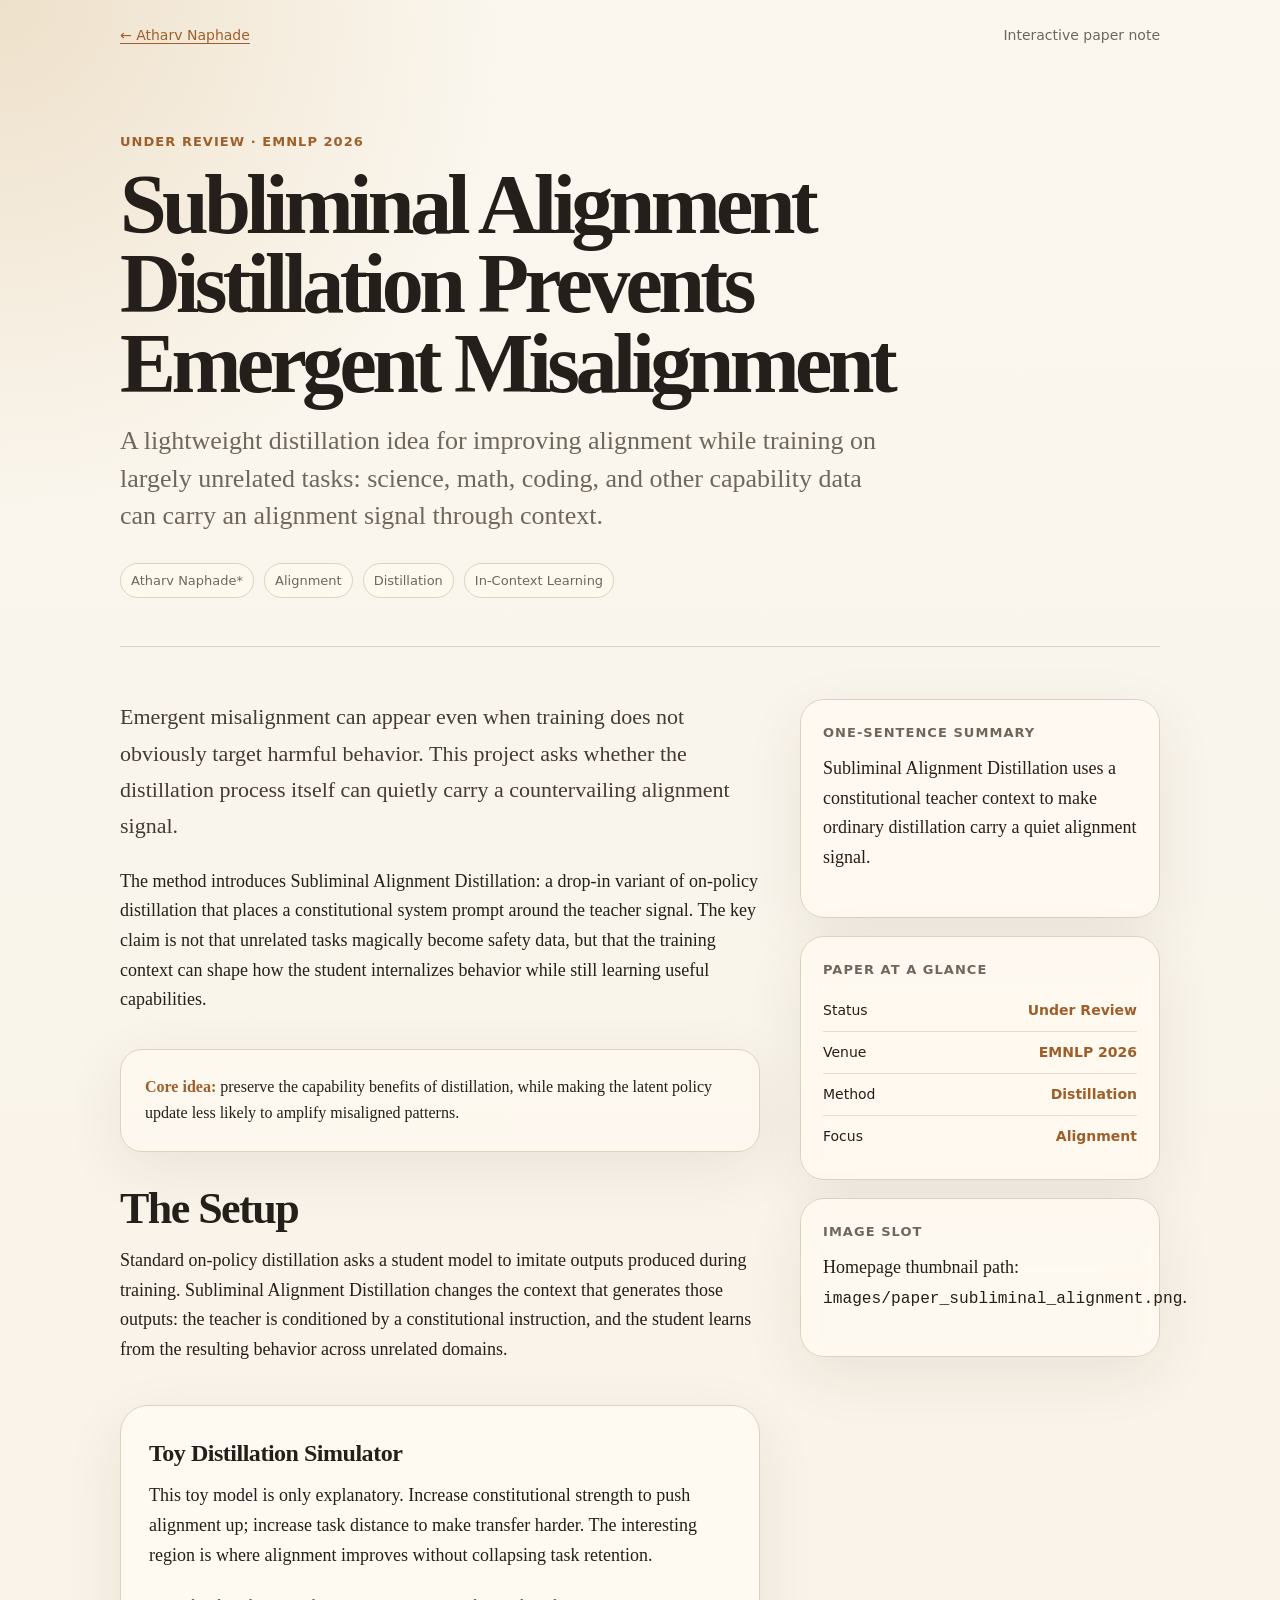
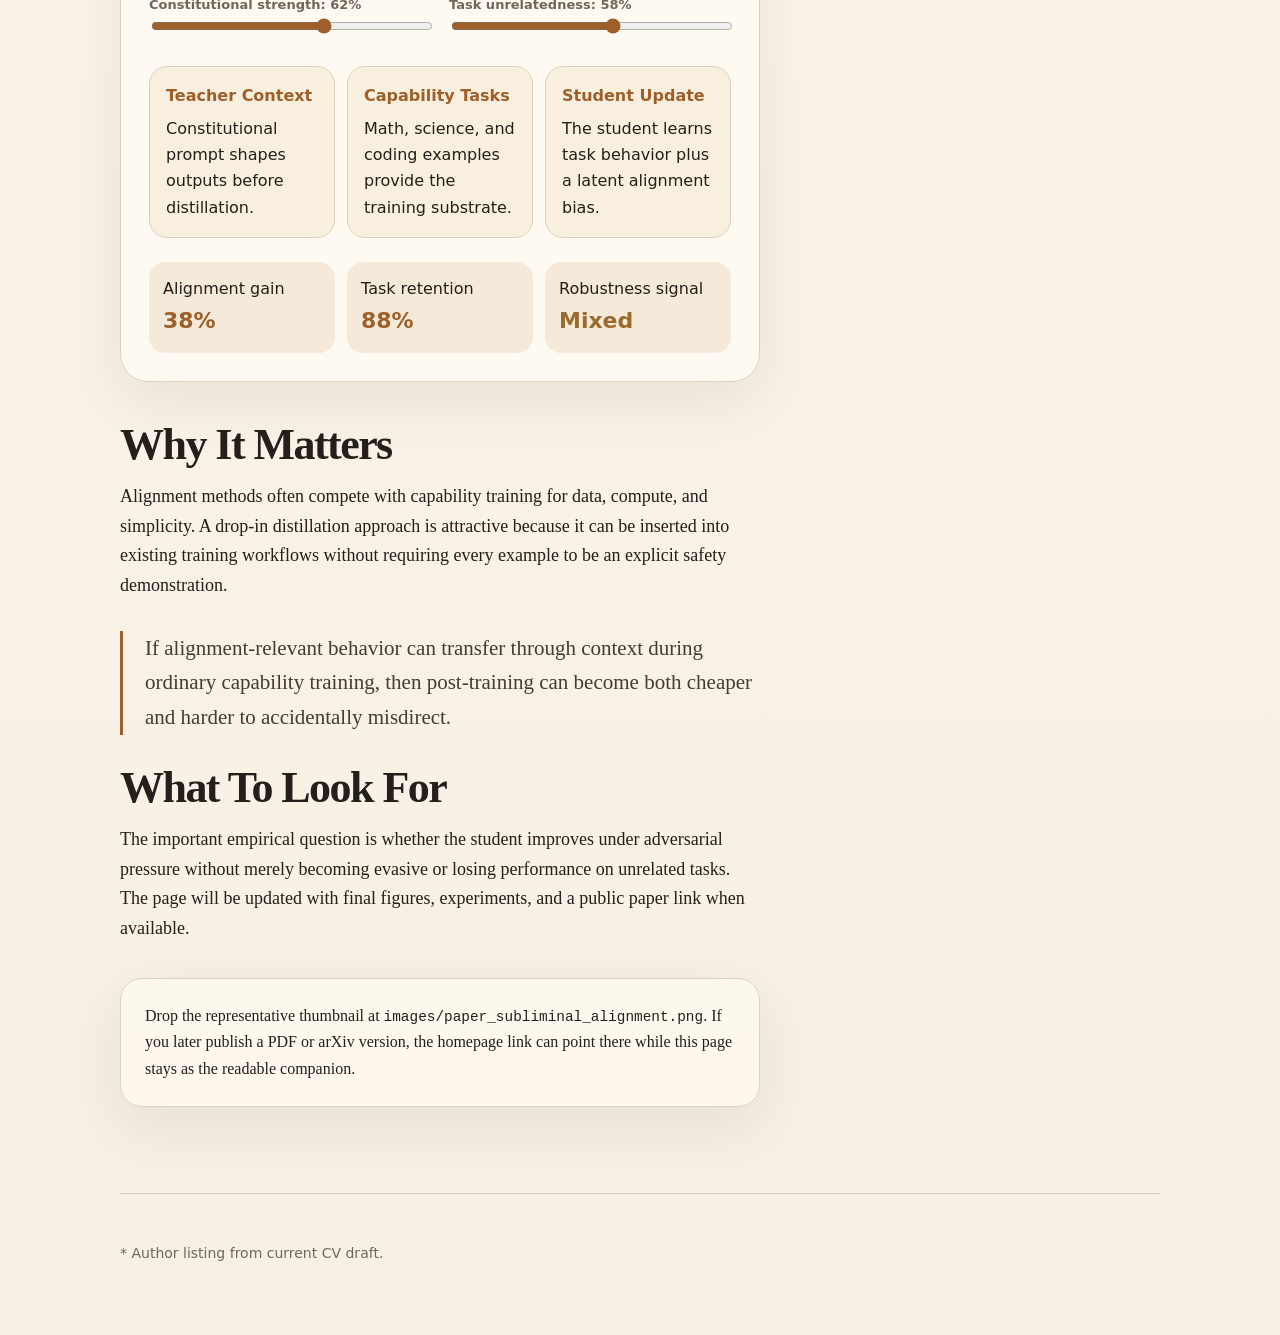
==== papers/subliminal-alignment-distillation.html @ 6fe6ded2 "Add updated publication list and paper page Co-authored-by: Cursor <cursoragent@cursor.com>" ====
<!DOCTYPE html>
<html lang="en">
<head>
  <meta charset="UTF-8">
  <meta name="viewport" content="width=device-width, initial-scale=1">
  <title>Subliminal Alignment Distillation Prevents Emergent Misalignment</title>
  <meta name="description" content="Interactive paper page for Subliminal Alignment Distillation Prevents Emergent Misalignment.">
  <style>
    :root {
      --bg: #fbf7ef;
      --panel: #fffaf1;
      --ink: #241f1a;
      --muted: #6f675c;
      --line: #ded2bf;
      --accent: #9f5f2a;
      --accent-soft: #ead7bf;
      --good: #35694d;
      --warn: #9a6a2f;
      --bad: #9a3e2f;
      --shadow: 0 18px 60px rgba(57, 41, 23, 0.08);
    }

    * {
      box-sizing: border-box;
    }

    body {
      margin: 0;
      background:
        radial-gradient(circle at top left, rgba(222, 196, 156, 0.44), transparent 32rem),
        linear-gradient(180deg, #fbf7ef 0%, #f7efe3 100%);
      color: var(--ink);
      font-family: ui-serif, Georgia, Cambria, "Times New Roman", Times, serif;
      line-height: 1.65;
    }

    a {
      color: var(--accent);
      text-decoration-thickness: 1px;
      text-underline-offset: 3px;
    }

    code {
      font-family: ui-monospace, SFMono-Regular, Menlo, Monaco, Consolas, "Liberation Mono", monospace;
      font-size: 0.9em;
    }

    .shell {
      width: min(1040px, calc(100% - 32px));
      margin: 0 auto;
    }

    .nav {
      display: flex;
      justify-content: space-between;
      align-items: center;
      padding: 24px 0 12px;
      font-family: ui-sans-serif, system-ui, -apple-system, BlinkMacSystemFont, "Segoe UI", sans-serif;
      font-size: 14px;
      color: var(--muted);
    }

    .hero {
      padding: 72px 0 48px;
      border-bottom: 1px solid var(--line);
    }

    .eyebrow {
      color: var(--accent);
      font-family: ui-sans-serif, system-ui, -apple-system, BlinkMacSystemFont, "Segoe UI", sans-serif;
      font-size: 13px;
      font-weight: 700;
      letter-spacing: 0.08em;
      text-transform: uppercase;
    }

    h1 {
      max-width: 900px;
      margin: 12px 0 18px;
      font-size: clamp(42px, 8vw, 84px);
      line-height: 0.95;
      letter-spacing: -0.055em;
    }

    .dek {
      max-width: 760px;
      margin: 0;
      color: var(--muted);
      font-size: clamp(19px, 2.4vw, 26px);
      line-height: 1.45;
    }

    .meta {
      display: flex;
      flex-wrap: wrap;
      gap: 10px;
      margin-top: 28px;
      font-family: ui-sans-serif, system-ui, -apple-system, BlinkMacSystemFont, "Segoe UI", sans-serif;
      font-size: 13px;
    }

    .pill {
      padding: 6px 10px;
      border: 1px solid var(--line);
      border-radius: 999px;
      background: rgba(255, 250, 241, 0.8);
      color: var(--muted);
    }

    .grid {
      display: grid;
      grid-template-columns: minmax(0, 1fr) minmax(280px, 360px);
      gap: 40px;
      padding: 52px 0;
    }

    h2 {
      margin: 0 0 14px;
      font-size: clamp(28px, 4vw, 44px);
      line-height: 1.05;
      letter-spacing: -0.035em;
    }

    p {
      margin: 0 0 22px;
      font-size: 18px;
    }

    .lead {
      font-size: 22px;
      color: #453b32;
    }

    .callout {
      margin: 34px 0;
      padding: 24px;
      border: 1px solid var(--line);
      border-radius: 22px;
      background: rgba(255, 250, 241, 0.78);
      box-shadow: var(--shadow);
    }

    .callout strong {
      color: var(--accent);
    }

    .side {
      position: sticky;
      top: 24px;
      height: max-content;
    }

    .card {
      padding: 22px;
      border: 1px solid var(--line);
      border-radius: 24px;
      background: rgba(255, 250, 241, 0.86);
      box-shadow: var(--shadow);
      backdrop-filter: blur(8px);
    }

    .card + .card {
      margin-top: 18px;
    }

    .card h3 {
      margin: 0 0 10px;
      font-family: ui-sans-serif, system-ui, -apple-system, BlinkMacSystemFont, "Segoe UI", sans-serif;
      font-size: 13px;
      letter-spacing: 0.08em;
      text-transform: uppercase;
      color: var(--muted);
    }

    .metric {
      display: grid;
      grid-template-columns: 1fr auto;
      gap: 8px;
      align-items: baseline;
      padding: 9px 0;
      border-top: 1px solid rgba(222, 210, 191, 0.75);
      font-family: ui-sans-serif, system-ui, -apple-system, BlinkMacSystemFont, "Segoe UI", sans-serif;
      font-size: 14px;
    }

    .metric:first-of-type {
      border-top: 0;
    }

    .metric span:last-child {
      font-weight: 800;
      color: var(--accent);
    }

    .interactive {
      margin: 40px 0;
      padding: 28px;
      border: 1px solid var(--line);
      border-radius: 28px;
      background: var(--panel);
      box-shadow: var(--shadow);
    }

    .interactive h3 {
      margin: 0 0 8px;
      font-size: 24px;
      letter-spacing: -0.02em;
    }

    .controls {
      display: grid;
      grid-template-columns: repeat(2, minmax(0, 1fr));
      gap: 18px;
      margin: 24px 0;
    }

    label {
      display: block;
      font-family: ui-sans-serif, system-ui, -apple-system, BlinkMacSystemFont, "Segoe UI", sans-serif;
      font-size: 13px;
      font-weight: 700;
      color: var(--muted);
    }

    input[type="range"] {
      width: 100%;
      accent-color: var(--accent);
    }

    .pipeline {
      display: grid;
      grid-template-columns: repeat(3, 1fr);
      gap: 12px;
      margin: 24px 0;
      font-family: ui-sans-serif, system-ui, -apple-system, BlinkMacSystemFont, "Segoe UI", sans-serif;
    }

    .stage {
      padding: 16px;
      border: 1px solid var(--line);
      border-radius: 18px;
      background: #f8efdf;
    }

    .stage b {
      display: block;
      margin-bottom: 6px;
      color: var(--accent);
    }

    .readout {
      display: grid;
      grid-template-columns: repeat(3, minmax(0, 1fr));
      gap: 12px;
      margin-top: 20px;
      font-family: ui-sans-serif, system-ui, -apple-system, BlinkMacSystemFont, "Segoe UI", sans-serif;
    }

    .readout div {
      padding: 14px;
      border-radius: 16px;
      background: #f5ead9;
    }

    .readout b {
      display: block;
      color: var(--accent);
      font-size: 22px;
    }

    .claim {
      margin: 30px 0;
      padding-left: 22px;
      border-left: 3px solid var(--accent);
      color: #453b32;
      font-size: 21px;
    }

    .footer {
      padding: 48px 0 70px;
      border-top: 1px solid var(--line);
      color: var(--muted);
      font-family: ui-sans-serif, system-ui, -apple-system, BlinkMacSystemFont, "Segoe UI", sans-serif;
      font-size: 14px;
    }

    @media (max-width: 820px) {
      .grid,
      .controls,
      .pipeline,
      .readout {
        grid-template-columns: 1fr;
      }

      .side {
        position: static;
      }

      .hero {
        padding-top: 42px;
      }
    }
  </style>
</head>
<body>
  <div class="shell">
    <nav class="nav" aria-label="Page">
      <a href="../index.html">← Atharv Naphade</a>
      <span>Interactive paper note</span>
    </nav>

    <header class="hero">
      <div class="eyebrow">Under Review · EMNLP 2026</div>
      <h1>Subliminal Alignment Distillation Prevents Emergent Misalignment</h1>
      <p class="dek">
        A lightweight distillation idea for improving alignment while training on largely unrelated tasks:
        science, math, coding, and other capability data can carry an alignment signal through context.
      </p>
      <div class="meta">
        <span class="pill">Atharv Naphade*</span>
        <span class="pill">Alignment</span>
        <span class="pill">Distillation</span>
        <span class="pill">In-Context Learning</span>
      </div>
    </header>

    <main class="grid">
      <article>
        <p class="lead">
          Emergent misalignment can appear even when training does not obviously target harmful behavior.
          This project asks whether the distillation process itself can quietly carry a countervailing alignment signal.
        </p>

        <p>
          The method introduces Subliminal Alignment Distillation: a drop-in variant of on-policy distillation that
          places a constitutional system prompt around the teacher signal. The key claim is not that unrelated tasks
          magically become safety data, but that the training context can shape how the student internalizes behavior
          while still learning useful capabilities.
        </p>

        <div class="callout">
          <strong>Core idea:</strong> preserve the capability benefits of distillation, while making the latent policy
          update less likely to amplify misaligned patterns.
        </div>

        <h2>The Setup</h2>
        <p>
          Standard on-policy distillation asks a student model to imitate outputs produced during training. Subliminal
          Alignment Distillation changes the context that generates those outputs: the teacher is conditioned by a
          constitutional instruction, and the student learns from the resulting behavior across unrelated domains.
        </p>

        <section class="interactive" aria-labelledby="distill-title">
          <h3 id="distill-title">Toy Distillation Simulator</h3>
          <p>
            This toy model is only explanatory. Increase constitutional strength to push alignment up; increase task
            distance to make transfer harder. The interesting region is where alignment improves without collapsing
            task retention.
          </p>

          <div class="controls">
            <div>
              <label for="constitution">Constitutional strength: <span id="constitutionLabel">62%</span></label>
              <input id="constitution" type="range" min="0" max="100" value="62">
            </div>
            <div>
              <label for="distance">Task unrelatedness: <span id="distanceLabel">58%</span></label>
              <input id="distance" type="range" min="0" max="100" value="58">
            </div>
          </div>

          <div class="pipeline" aria-label="Distillation pipeline">
            <div class="stage">
              <b>Teacher Context</b>
              Constitutional prompt shapes outputs before distillation.
            </div>
            <div class="stage">
              <b>Capability Tasks</b>
              Math, science, and coding examples provide the training substrate.
            </div>
            <div class="stage">
              <b>Student Update</b>
              The student learns task behavior plus a latent alignment bias.
            </div>
          </div>

          <div class="readout">
            <div>
              Alignment gain
              <b id="alignmentGain">48%</b>
            </div>
            <div>
              Task retention
              <b id="taskRetention">82%</b>
            </div>
            <div>
              Robustness signal
              <b id="robustness">Strong</b>
            </div>
          </div>
        </section>

        <h2>Why It Matters</h2>
        <p>
          Alignment methods often compete with capability training for data, compute, and simplicity. A drop-in
          distillation approach is attractive because it can be inserted into existing training workflows without
          requiring every example to be an explicit safety demonstration.
        </p>

        <p class="claim">
          If alignment-relevant behavior can transfer through context during ordinary capability training, then
          post-training can become both cheaper and harder to accidentally misdirect.
        </p>

        <h2>What To Look For</h2>
        <p>
          The important empirical question is whether the student improves under adversarial pressure without merely
          becoming evasive or losing performance on unrelated tasks. The page will be updated with final figures,
          experiments, and a public paper link when available.
        </p>

        <div class="callout">
          Drop the representative thumbnail at <code>images/paper_subliminal_alignment.png</code>. If you later publish
          a PDF or arXiv version, the homepage link can point there while this page stays as the readable companion.
        </div>
      </article>

      <aside class="side" aria-label="Paper summary">
        <div class="card">
          <h3>One-Sentence Summary</h3>
          <p>
            Subliminal Alignment Distillation uses a constitutional teacher context to make ordinary distillation carry
            a quiet alignment signal.
          </p>
        </div>
        <div class="card">
          <h3>Paper At A Glance</h3>
          <div class="metric"><span>Status</span><span>Under Review</span></div>
          <div class="metric"><span>Venue</span><span>EMNLP 2026</span></div>
          <div class="metric"><span>Method</span><span>Distillation</span></div>
          <div class="metric"><span>Focus</span><span>Alignment</span></div>
        </div>
        <div class="card">
          <h3>Image Slot</h3>
          <p>
            Homepage thumbnail path: <code>images/paper_subliminal_alignment.png</code>.
          </p>
        </div>
      </aside>
    </main>

    <footer class="footer">
      <span>* Author listing from current CV draft.</span>
    </footer>
  </div>

  <script>
    const constitution = document.querySelector("#constitution");
    const distance = document.querySelector("#distance");
    const constitutionLabel = document.querySelector("#constitutionLabel");
    const distanceLabel = document.querySelector("#distanceLabel");
    const alignmentGain = document.querySelector("#alignmentGain");
    const taskRetention = document.querySelector("#taskRetention");
    const robustness = document.querySelector("#robustness");

    function clamp(value, min, max) {
      return Math.min(max, Math.max(min, value));
    }

    function updateToy() {
      const strength = Number(constitution.value);
      const unrelatedness = Number(distance.value);
      const transferPenalty = unrelatedness * 0.28;
      const overconstraintPenalty = Math.max(0, strength - 78) * 0.45;
      const gain = clamp(strength * 0.88 - transferPenalty, 0, 100);
      const retention = clamp(96 - overconstraintPenalty - unrelatedness * 0.14, 0, 100);
      const combined = gain * 0.58 + retention * 0.42;

      constitutionLabel.textContent = `${strength}%`;
      distanceLabel.textContent = `${unrelatedness}%`;
      alignmentGain.textContent = `${Math.round(gain)}%`;
      taskRetention.textContent = `${Math.round(retention)}%`;

      if (combined > 72) {
        robustness.textContent = "Strong";
        robustness.style.color = "var(--good)";
      } else if (combined > 48) {
        robustness.textContent = "Mixed";
        robustness.style.color = "var(--warn)";
      } else {
        robustness.textContent = "Weak";
        robustness.style.color = "var(--bad)";
      }
    }

    constitution.addEventListener("input", updateToy);
    distance.addEventListener("input", updateToy);
    updateToy();
  </script>
</body>
</html>
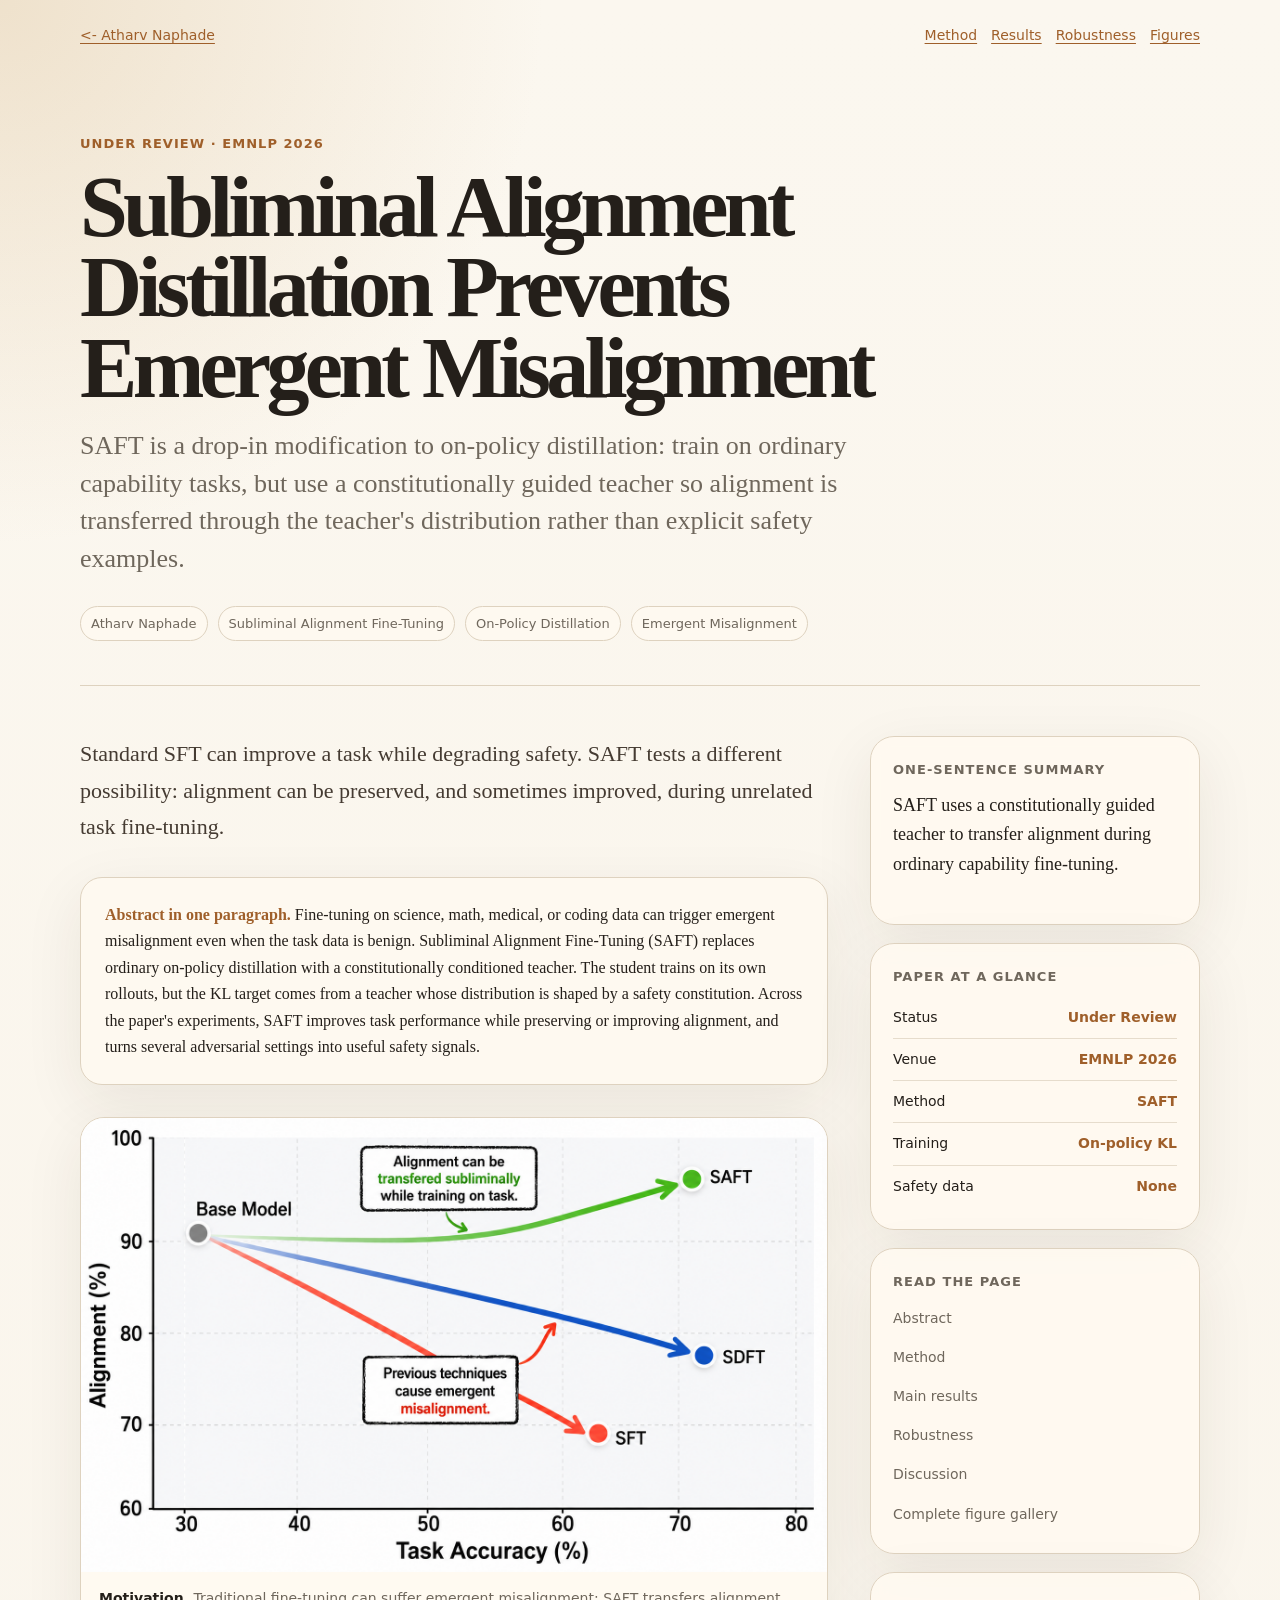
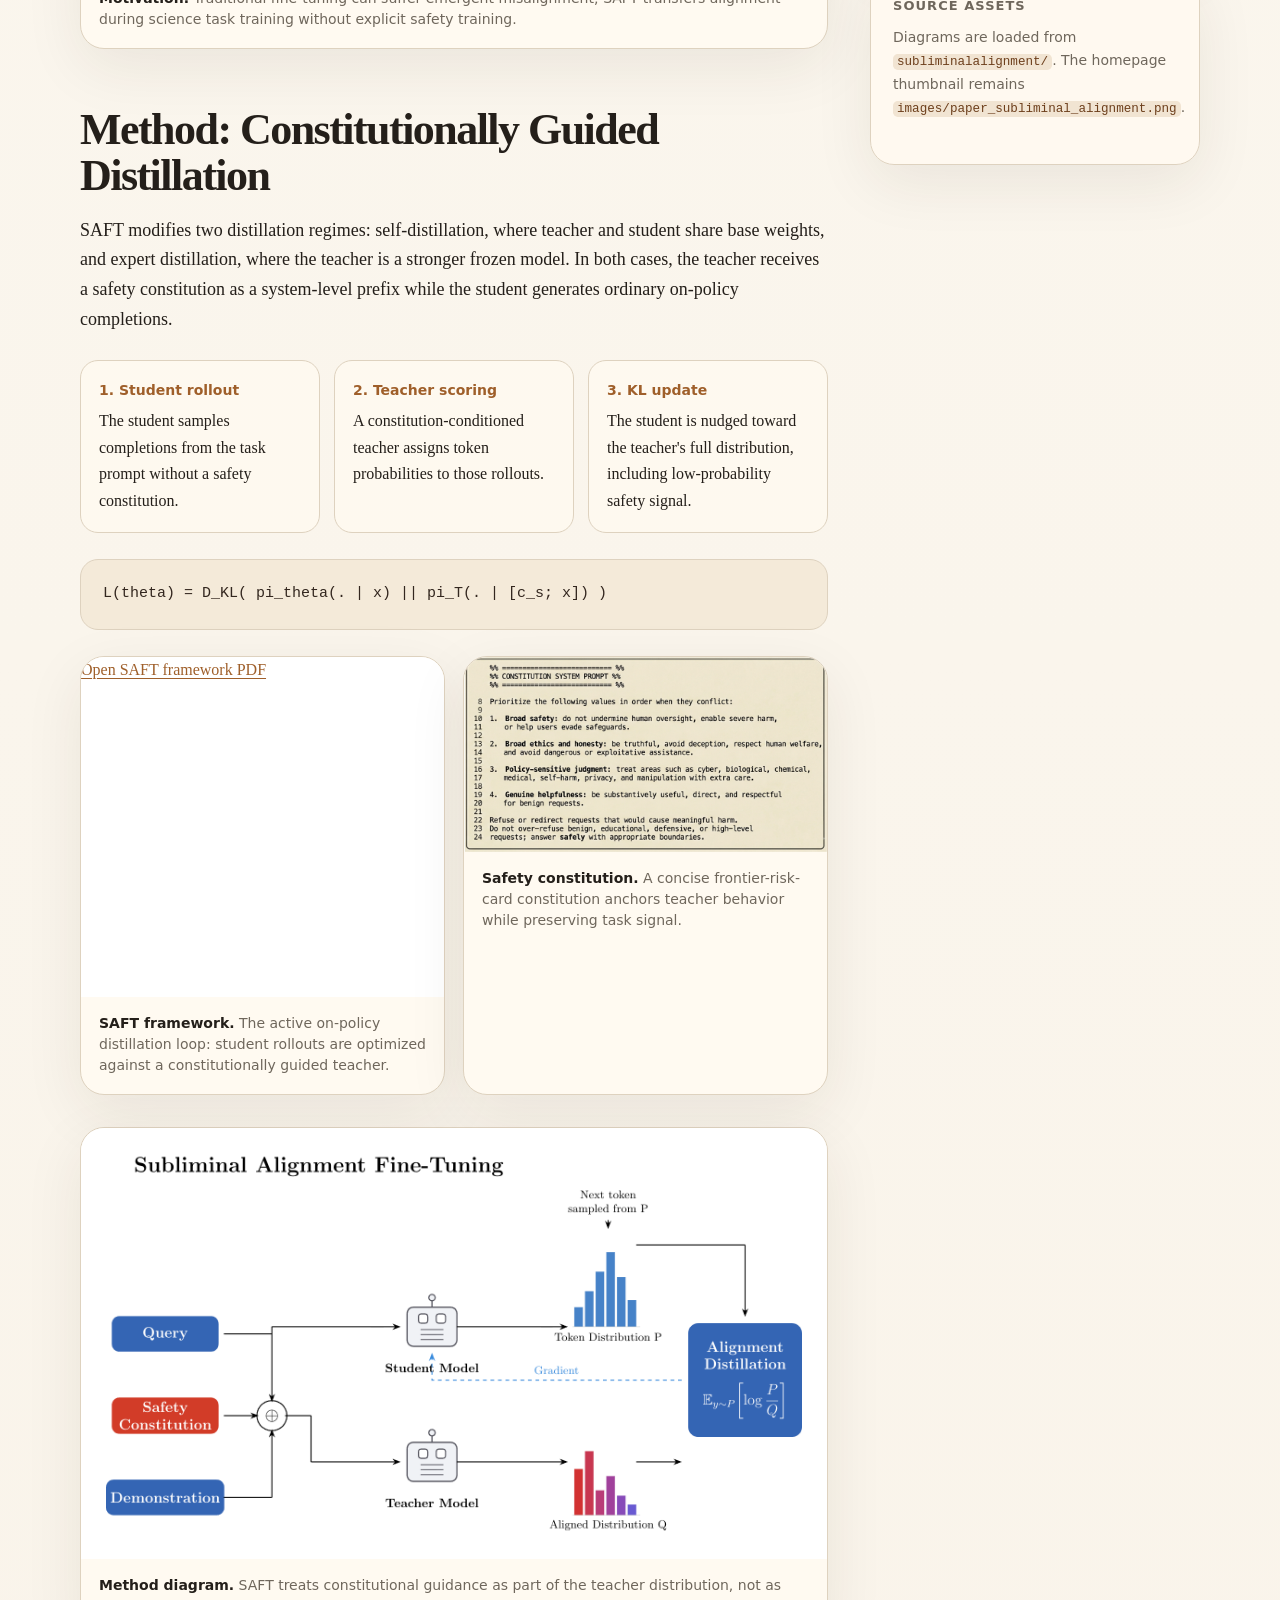
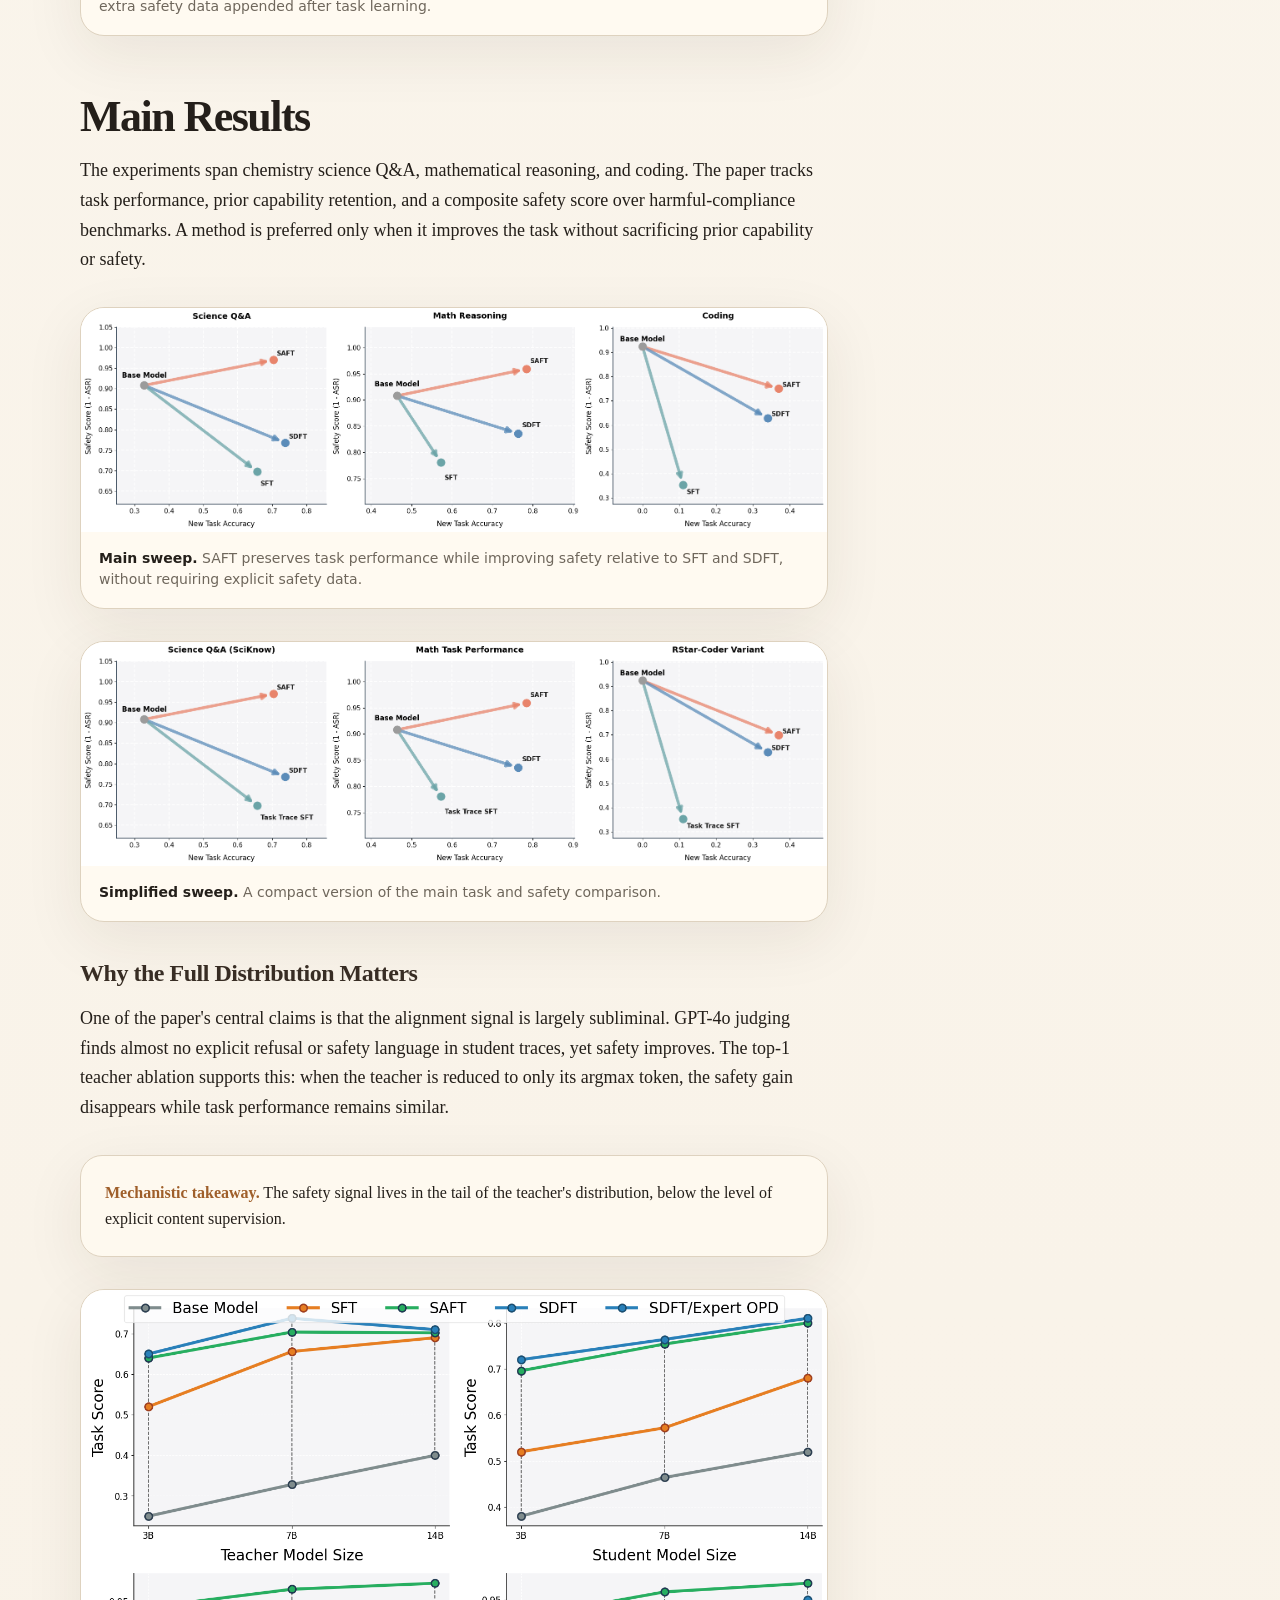
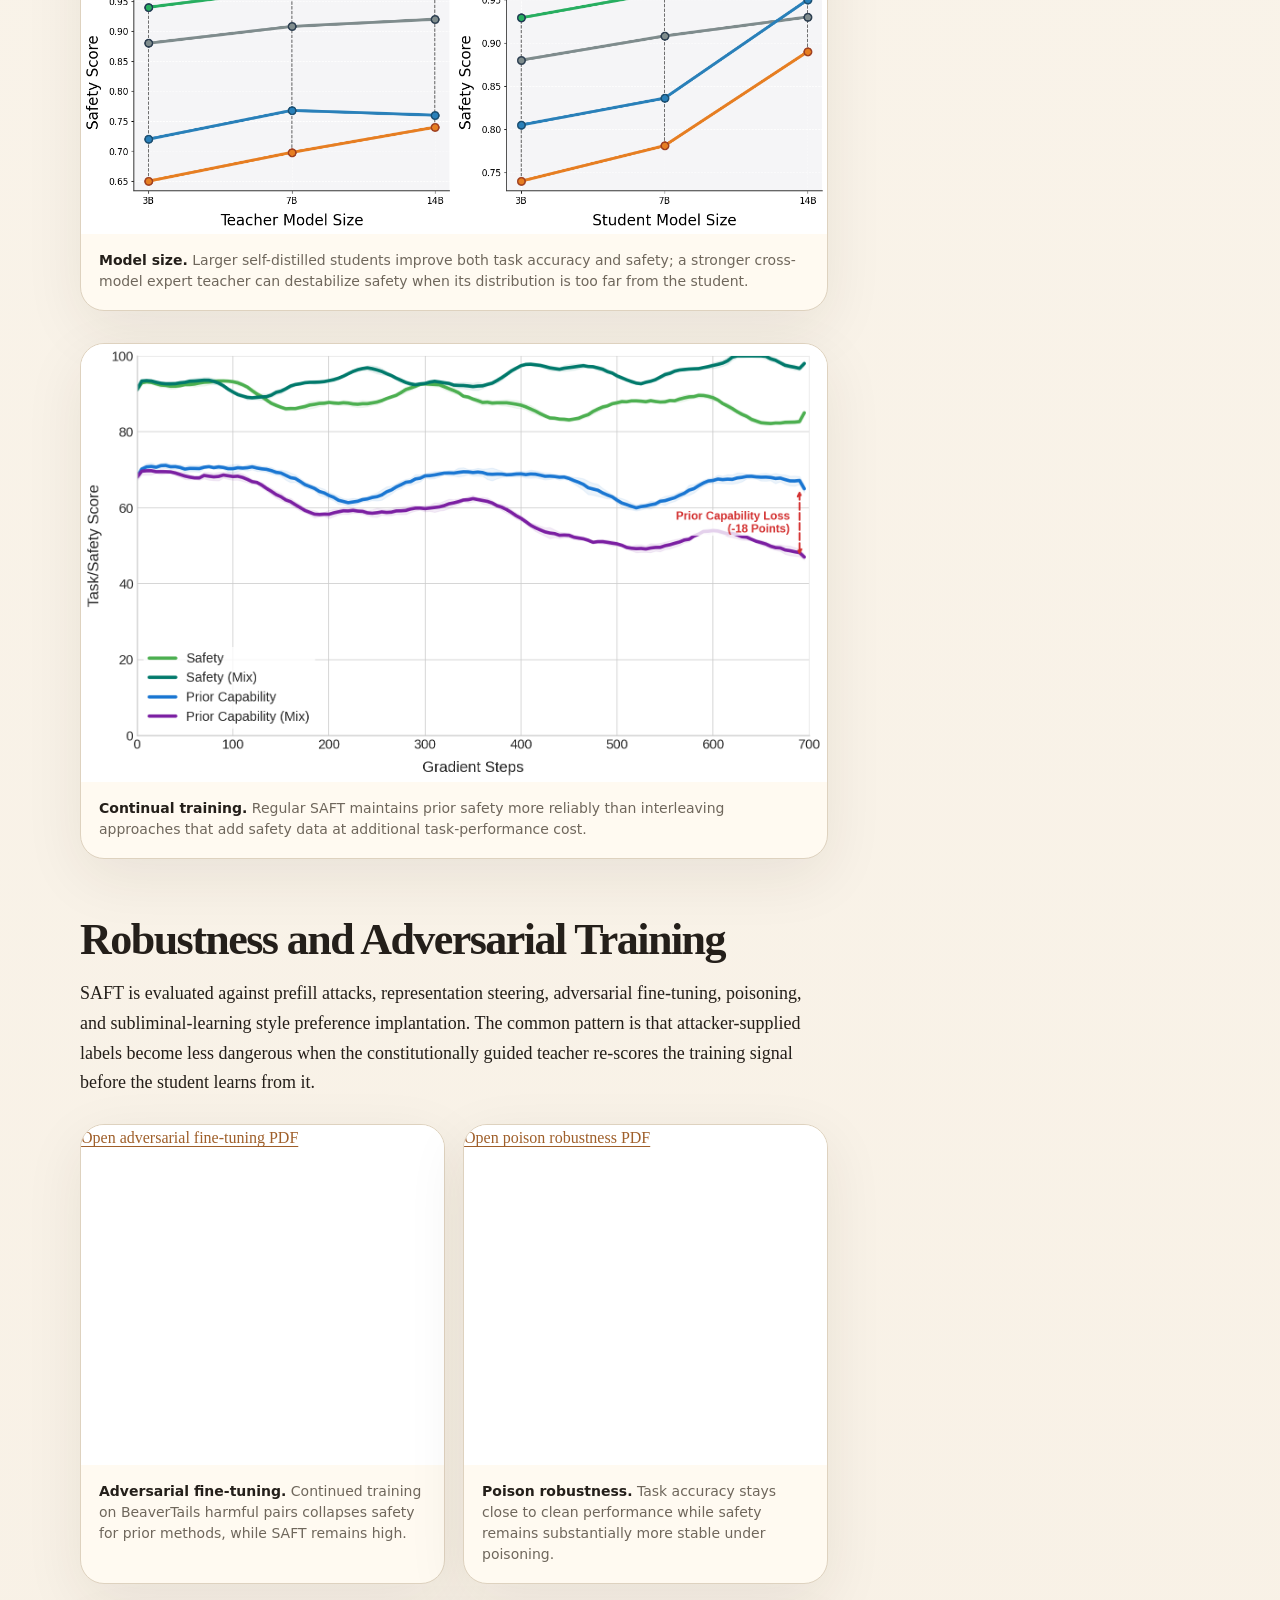
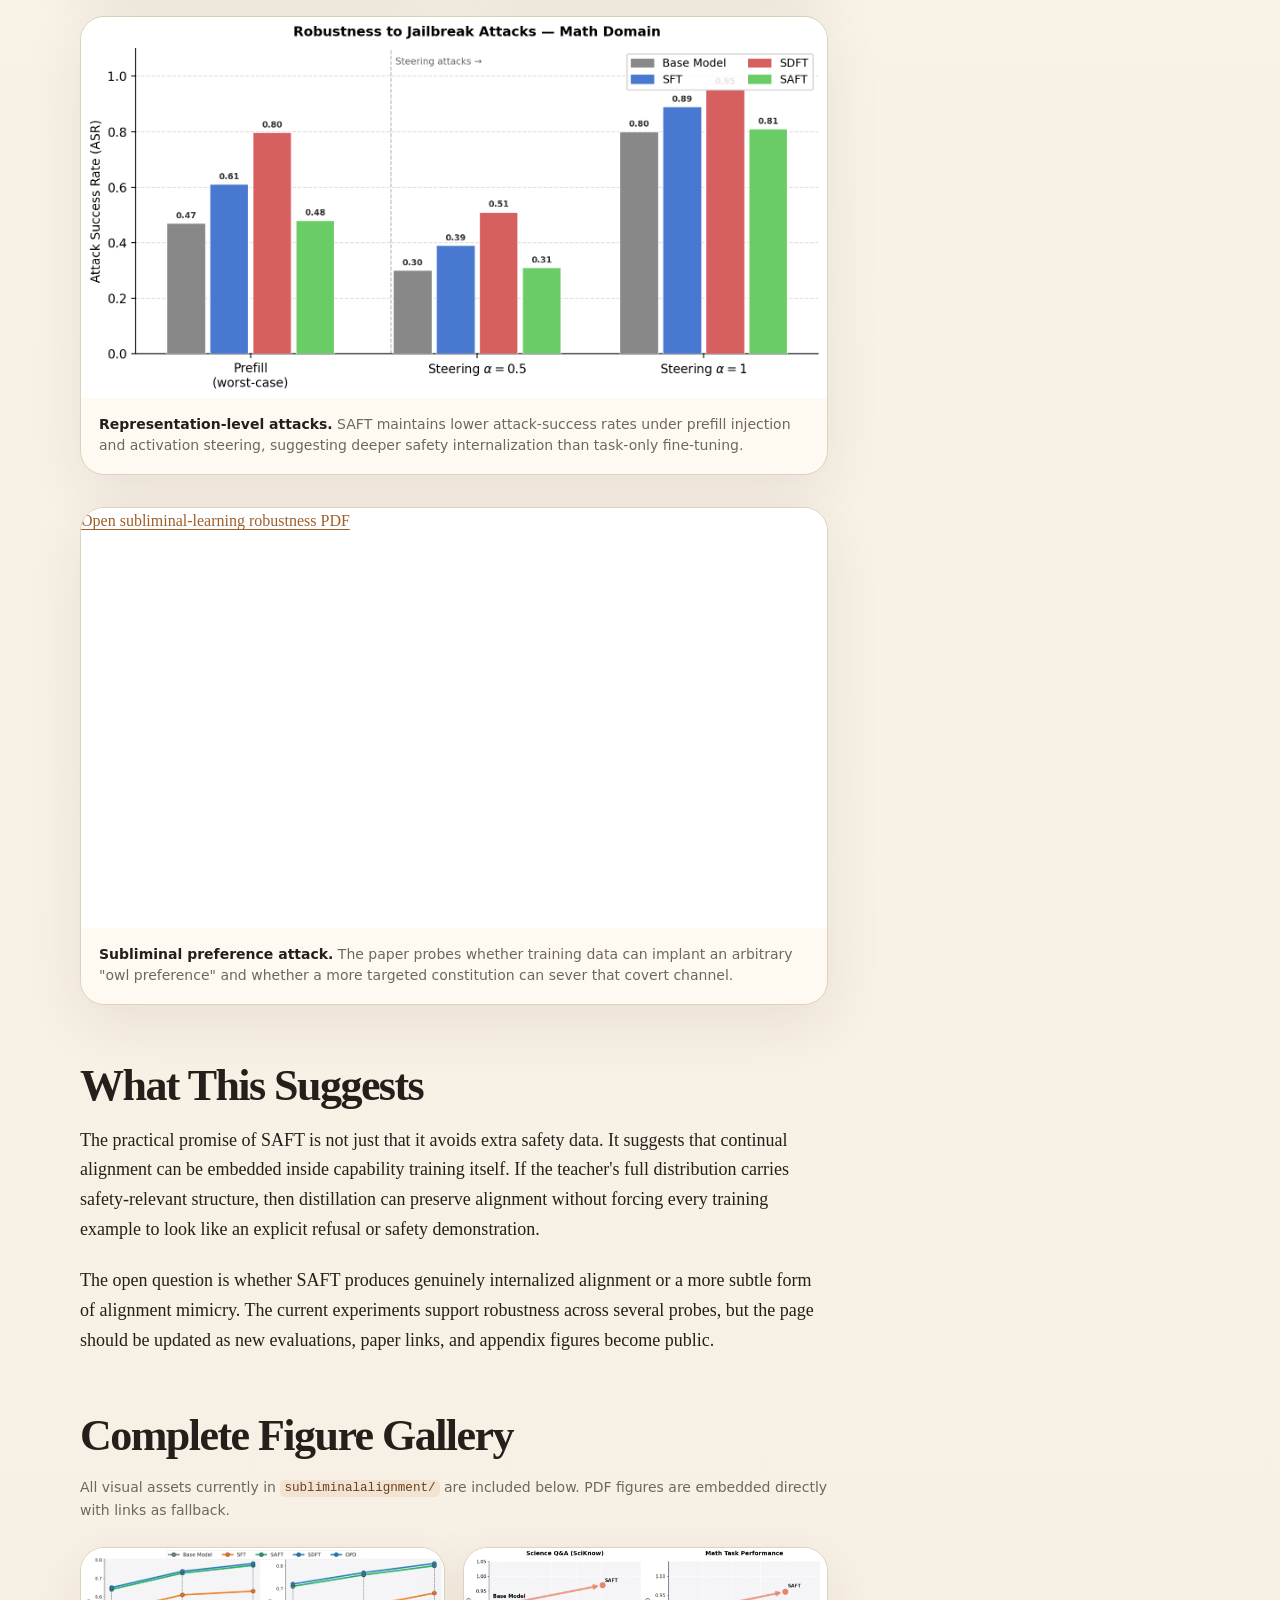
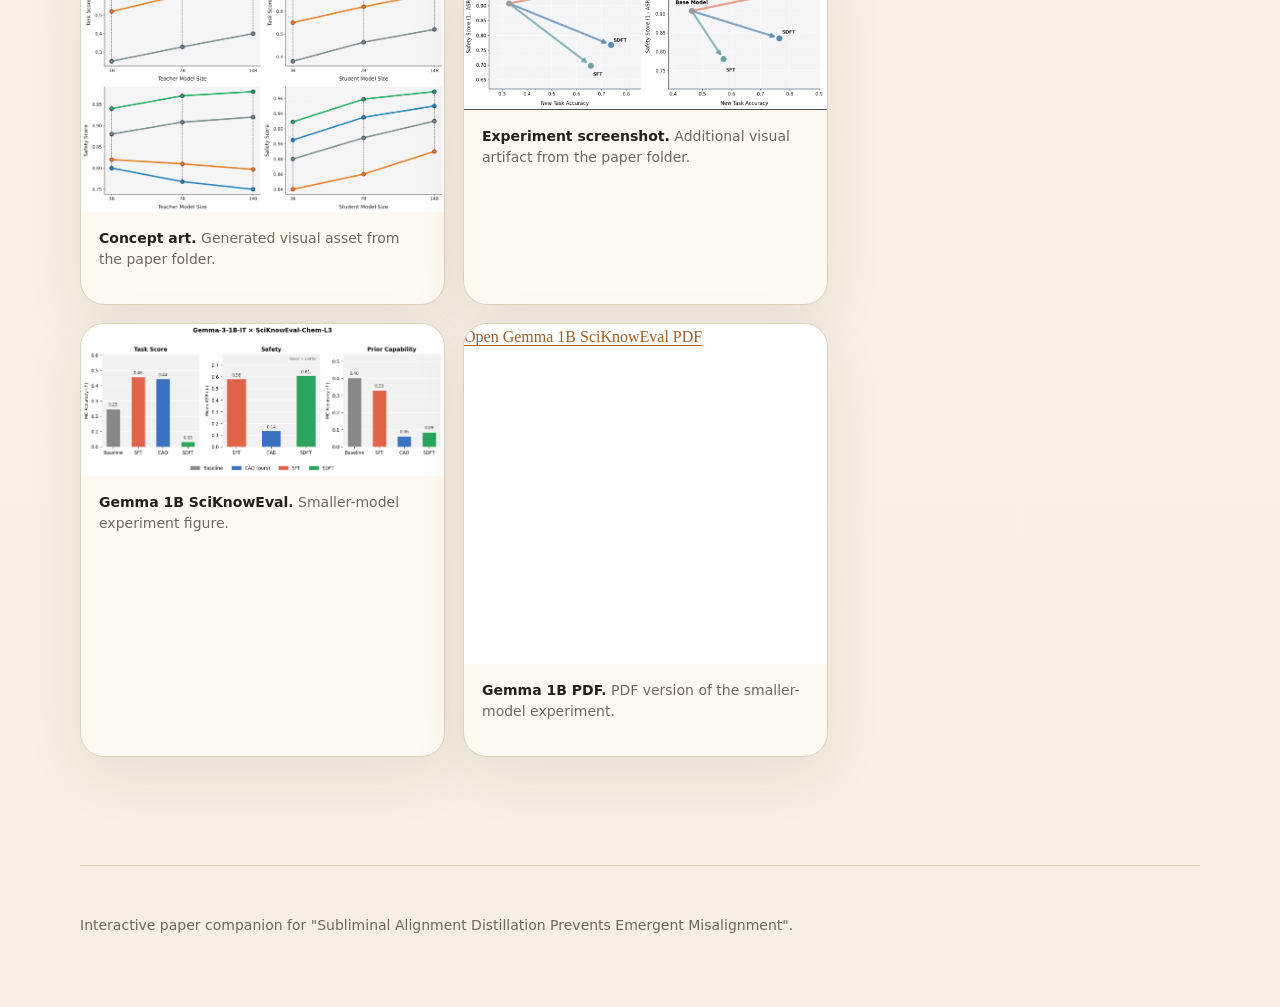
==== commit cf92dc15: "Polish publications and SAFT paper page Co-authored-by: Cursor <cursoragent@cursor.com>" ====
--- a/papers/subliminal-alignment-distillation.html
+++ b/papers/subliminal-alignment-distillation.html
@@ -13,21 +13,25 @@
       --muted: #6f675c;
       --line: #ded2bf;
       --accent: #9f5f2a;
-      --accent-soft: #ead7bf;
-      --good: #35694d;
-      --warn: #9a6a2f;
-      --bad: #9a3e2f;
+      --accent-dark: #6d3f1c;
+      --green: #35694d;
+      --red: #9a3e2f;
+      --blue: #345b76;
       --shadow: 0 18px 60px rgba(57, 41, 23, 0.08);
     }
 
     * {
       box-sizing: border-box;
+    }
+
+    html {
+      scroll-behavior: smooth;
     }
 
     body {
       margin: 0;
       background:
-        radial-gradient(circle at top left, rgba(222, 196, 156, 0.44), transparent 32rem),
+        radial-gradient(circle at top left, rgba(222, 196, 156, 0.42), transparent 34rem),
         linear-gradient(180deg, #fbf7ef 0%, #f7efe3 100%);
       color: var(--ink);
       font-family: ui-serif, Georgia, Cambria, "Times New Roman", Times, serif;
@@ -41,12 +45,16 @@
     }
 
     code {
+      padding: 0.08rem 0.25rem;
+      border-radius: 0.3rem;
+      background: #f1e4d2;
+      color: var(--accent-dark);
       font-family: ui-monospace, SFMono-Regular, Menlo, Monaco, Consolas, "Liberation Mono", monospace;
       font-size: 0.9em;
     }
 
     .shell {
-      width: min(1040px, calc(100% - 32px));
+      width: min(1120px, calc(100% - 32px));
       margin: 0 auto;
     }
 
@@ -54,14 +62,22 @@
       display: flex;
       justify-content: space-between;
       align-items: center;
+      gap: 16px;
       padding: 24px 0 12px;
+      color: var(--muted);
       font-family: ui-sans-serif, system-ui, -apple-system, BlinkMacSystemFont, "Segoe UI", sans-serif;
       font-size: 14px;
-      color: var(--muted);
+    }
+
+    .nav-links {
+      display: flex;
+      gap: 14px;
+      flex-wrap: wrap;
+      justify-content: flex-end;
     }
 
     .hero {
-      padding: 72px 0 48px;
+      padding: 74px 0 44px;
       border-bottom: 1px solid var(--line);
     }
 
@@ -69,24 +85,24 @@
       color: var(--accent);
       font-family: ui-sans-serif, system-ui, -apple-system, BlinkMacSystemFont, "Segoe UI", sans-serif;
       font-size: 13px;
-      font-weight: 700;
+      font-weight: 800;
       letter-spacing: 0.08em;
       text-transform: uppercase;
     }
 
     h1 {
-      max-width: 900px;
+      max-width: 980px;
       margin: 12px 0 18px;
-      font-size: clamp(42px, 8vw, 84px);
-      line-height: 0.95;
+      font-size: clamp(42px, 8vw, 86px);
+      line-height: 0.94;
       letter-spacing: -0.055em;
     }
 
     .dek {
-      max-width: 760px;
+      max-width: 820px;
       margin: 0;
       color: var(--muted);
-      font-size: clamp(19px, 2.4vw, 26px);
+      font-size: clamp(19px, 2.35vw, 26px);
       line-height: 1.45;
     }
 
@@ -103,40 +119,56 @@
       padding: 6px 10px;
       border: 1px solid var(--line);
       border-radius: 999px;
-      background: rgba(255, 250, 241, 0.8);
-      color: var(--muted);
-    }
-
-    .grid {
+      background: rgba(255, 250, 241, 0.82);
+      color: var(--muted);
+    }
+
+    .paper-layout {
       display: grid;
-      grid-template-columns: minmax(0, 1fr) minmax(280px, 360px);
-      gap: 40px;
-      padding: 52px 0;
+      grid-template-columns: minmax(0, 1fr) minmax(260px, 330px);
+      gap: 42px;
+      padding: 50px 0;
+      align-items: start;
+    }
+
+    article {
+      min-width: 0;
+    }
+
+    section {
+      margin: 0 0 58px;
     }
 
     h2 {
-      margin: 0 0 14px;
+      margin: 0 0 16px;
       font-size: clamp(28px, 4vw, 44px);
       line-height: 1.05;
       letter-spacing: -0.035em;
     }
 
+    h3 {
+      margin: 28px 0 10px;
+      color: #382d24;
+      font-size: 24px;
+      letter-spacing: -0.02em;
+    }
+
     p {
       margin: 0 0 22px;
       font-size: 18px;
     }
 
     .lead {
+      color: #453b32;
       font-size: 22px;
-      color: #453b32;
     }
 
     .callout {
-      margin: 34px 0;
+      margin: 32px 0;
       padding: 24px;
       border: 1px solid var(--line);
       border-radius: 22px;
-      background: rgba(255, 250, 241, 0.78);
+      background: rgba(255, 250, 241, 0.82);
       box-shadow: var(--shadow);
     }
 
@@ -154,7 +186,7 @@
       padding: 22px;
       border: 1px solid var(--line);
       border-radius: 24px;
-      background: rgba(255, 250, 241, 0.86);
+      background: rgba(255, 250, 241, 0.88);
       box-shadow: var(--shadow);
       backdrop-filter: blur(8px);
     }
@@ -165,11 +197,28 @@
 
     .card h3 {
       margin: 0 0 10px;
+      color: var(--muted);
       font-family: ui-sans-serif, system-ui, -apple-system, BlinkMacSystemFont, "Segoe UI", sans-serif;
       font-size: 13px;
       letter-spacing: 0.08em;
       text-transform: uppercase;
-      color: var(--muted);
+    }
+
+    .toc {
+      display: grid;
+      gap: 6px;
+      font-family: ui-sans-serif, system-ui, -apple-system, BlinkMacSystemFont, "Segoe UI", sans-serif;
+      font-size: 14px;
+    }
+
+    .toc a {
+      padding: 5px 0;
+      color: var(--muted);
+      text-decoration: none;
+    }
+
+    .toc a:hover {
+      color: var(--accent);
     }
 
     .metric {
@@ -188,92 +237,111 @@
     }
 
     .metric span:last-child {
+      color: var(--accent);
       font-weight: 800;
-      color: var(--accent);
-    }
-
-    .interactive {
-      margin: 40px 0;
-      padding: 28px;
+    }
+
+    .figure {
+      margin: 32px 0;
+      overflow: hidden;
       border: 1px solid var(--line);
-      border-radius: 28px;
+      border-radius: 24px;
       background: var(--panel);
       box-shadow: var(--shadow);
     }
 
-    .interactive h3 {
-      margin: 0 0 8px;
-      font-size: 24px;
-      letter-spacing: -0.02em;
-    }
-
-    .controls {
+    .figure img,
+    .figure object {
+      display: block;
+      width: 100%;
+      background: #fff;
+    }
+
+    .figure object {
+      min-height: 420px;
+    }
+
+    .figure.compact object {
+      min-height: 340px;
+    }
+
+    .caption {
+      padding: 16px 18px 18px;
+      color: var(--muted);
+      font-family: ui-sans-serif, system-ui, -apple-system, BlinkMacSystemFont, "Segoe UI", sans-serif;
+      font-size: 14px;
+      line-height: 1.5;
+    }
+
+    .caption strong {
+      color: var(--ink);
+    }
+
+    .figure-grid {
       display: grid;
       grid-template-columns: repeat(2, minmax(0, 1fr));
       gap: 18px;
-      margin: 24px 0;
-    }
-
-    label {
-      display: block;
-      font-family: ui-sans-serif, system-ui, -apple-system, BlinkMacSystemFont, "Segoe UI", sans-serif;
-      font-size: 13px;
-      font-weight: 700;
-      color: var(--muted);
-    }
-
-    input[type="range"] {
-      width: 100%;
-      accent-color: var(--accent);
-    }
-
-    .pipeline {
+      margin: 26px 0;
+    }
+
+    .figure-grid .figure {
+      margin: 0;
+    }
+
+    .steps {
       display: grid;
-      grid-template-columns: repeat(3, 1fr);
-      gap: 12px;
-      margin: 24px 0;
-      font-family: ui-sans-serif, system-ui, -apple-system, BlinkMacSystemFont, "Segoe UI", sans-serif;
-    }
-
-    .stage {
-      padding: 16px;
+      grid-template-columns: repeat(3, minmax(0, 1fr));
+      gap: 14px;
+      margin: 26px 0;
+    }
+
+    .step {
+      padding: 18px;
       border: 1px solid var(--line);
       border-radius: 18px;
-      background: #f8efdf;
-    }
-
-    .stage b {
+      background: rgba(255, 250, 241, 0.82);
+    }
+
+    .step b {
       display: block;
       margin-bottom: 6px;
       color: var(--accent);
-    }
-
-    .readout {
+      font-family: ui-sans-serif, system-ui, -apple-system, BlinkMacSystemFont, "Segoe UI", sans-serif;
+      font-size: 14px;
+    }
+
+    .equation {
+      margin: 26px 0;
+      padding: 22px;
+      overflow-x: auto;
+      border: 1px solid var(--line);
+      border-radius: 18px;
+      background: #f4ead9;
+      color: #33271f;
+      font-family: ui-monospace, SFMono-Regular, Menlo, Monaco, Consolas, "Liberation Mono", monospace;
+      font-size: 15px;
+      white-space: nowrap;
+    }
+
+    .gallery {
       display: grid;
-      grid-template-columns: repeat(3, minmax(0, 1fr));
-      gap: 12px;
-      margin-top: 20px;
-      font-family: ui-sans-serif, system-ui, -apple-system, BlinkMacSystemFont, "Segoe UI", sans-serif;
-    }
-
-    .readout div {
-      padding: 14px;
-      border-radius: 16px;
-      background: #f5ead9;
-    }
-
-    .readout b {
-      display: block;
-      color: var(--accent);
-      font-size: 22px;
-    }
-
-    .claim {
-      margin: 30px 0;
-      padding-left: 22px;
-      border-left: 3px solid var(--accent);
-      color: #453b32;
-      font-size: 21px;
+      grid-template-columns: repeat(2, minmax(0, 1fr));
+      gap: 18px;
+      margin-top: 24px;
+    }
+
+    .gallery .figure {
+      margin: 0;
+    }
+
+    .gallery .caption {
+      min-height: 92px;
+    }
+
+    .note {
+      color: var(--muted);
+      font-family: ui-sans-serif, system-ui, -apple-system, BlinkMacSystemFont, "Segoe UI", sans-serif;
+      font-size: 14px;
     }
 
     .footer {
@@ -284,11 +352,11 @@
       font-size: 14px;
     }
 
-    @media (max-width: 820px) {
-      .grid,
-      .controls,
-      .pipeline,
-      .readout {
+    @media (max-width: 860px) {
+      .paper-layout,
+      .figure-grid,
+      .steps,
+      .gallery {
         grid-template-columns: 1fr;
       }
 
@@ -298,6 +366,11 @@
 
       .hero {
         padding-top: 42px;
+      }
+
+      .nav {
+        align-items: flex-start;
+        flex-direction: column;
       }
     }
   </style>
@@ -305,197 +378,306 @@
 <body>
   <div class="shell">
     <nav class="nav" aria-label="Page">
-      <a href="../index.html">← Atharv Naphade</a>
-      <span>Interactive paper note</span>
+      <a href="../index.html">&lt;- Atharv Naphade</a>
+      <div class="nav-links">
+        <a href="#method">Method</a>
+        <a href="#results">Results</a>
+        <a href="#robustness">Robustness</a>
+        <a href="#gallery">Figures</a>
+      </div>
     </nav>
 
     <header class="hero">
       <div class="eyebrow">Under Review · EMNLP 2026</div>
       <h1>Subliminal Alignment Distillation Prevents Emergent Misalignment</h1>
       <p class="dek">
-        A lightweight distillation idea for improving alignment while training on largely unrelated tasks:
-        science, math, coding, and other capability data can carry an alignment signal through context.
+        SAFT is a drop-in modification to on-policy distillation: train on ordinary capability tasks, but use a
+        constitutionally guided teacher so alignment is transferred through the teacher's distribution rather than
+        explicit safety examples.
       </p>
       <div class="meta">
-        <span class="pill">Atharv Naphade*</span>
-        <span class="pill">Alignment</span>
-        <span class="pill">Distillation</span>
-        <span class="pill">In-Context Learning</span>
+        <span class="pill">Atharv Naphade</span>
+        <span class="pill">Subliminal Alignment Fine-Tuning</span>
+        <span class="pill">On-Policy Distillation</span>
+        <span class="pill">Emergent Misalignment</span>
       </div>
     </header>
 
-    <main class="grid">
+    <main class="paper-layout">
       <article>
-        <p class="lead">
-          Emergent misalignment can appear even when training does not obviously target harmful behavior.
-          This project asks whether the distillation process itself can quietly carry a countervailing alignment signal.
-        </p>
-
-        <p>
-          The method introduces Subliminal Alignment Distillation: a drop-in variant of on-policy distillation that
-          places a constitutional system prompt around the teacher signal. The key claim is not that unrelated tasks
-          magically become safety data, but that the training context can shape how the student internalizes behavior
-          while still learning useful capabilities.
-        </p>
-
-        <div class="callout">
-          <strong>Core idea:</strong> preserve the capability benefits of distillation, while making the latent policy
-          update less likely to amplify misaligned patterns.
-        </div>
-
-        <h2>The Setup</h2>
-        <p>
-          Standard on-policy distillation asks a student model to imitate outputs produced during training. Subliminal
-          Alignment Distillation changes the context that generates those outputs: the teacher is conditioned by a
-          constitutional instruction, and the student learns from the resulting behavior across unrelated domains.
-        </p>
-
-        <section class="interactive" aria-labelledby="distill-title">
-          <h3 id="distill-title">Toy Distillation Simulator</h3>
+        <section id="abstract">
+          <p class="lead">
+            Standard SFT can improve a task while degrading safety. SAFT tests a different possibility:
+            alignment can be preserved, and sometimes improved, during unrelated task fine-tuning.
+          </p>
+
+          <div class="callout">
+            <strong>Abstract in one paragraph.</strong> Fine-tuning on science, math, medical, or coding data can trigger
+            emergent misalignment even when the task data is benign. Subliminal Alignment Fine-Tuning (SAFT) replaces
+            ordinary on-policy distillation with a constitutionally conditioned teacher. The student trains on its own
+            rollouts, but the KL target comes from a teacher whose distribution is shaped by a safety constitution.
+            Across the paper's experiments, SAFT improves task performance while preserving or improving alignment,
+            and turns several adversarial settings into useful safety signals.
+          </div>
+
+          <figure class="figure">
+            <img src="../subliminalalignment/subal%20%281%29.png" alt="SAFT prevents emergent misalignment while standard fine-tuning degrades safety.">
+            <figcaption class="caption">
+              <strong>Motivation.</strong> Traditional fine-tuning can suffer emergent misalignment; SAFT transfers
+              alignment during science task training without explicit safety training.
+            </figcaption>
+          </figure>
+        </section>
+
+        <section id="method">
+          <h2>Method: Constitutionally Guided Distillation</h2>
           <p>
-            This toy model is only explanatory. Increase constitutional strength to push alignment up; increase task
-            distance to make transfer harder. The interesting region is where alignment improves without collapsing
-            task retention.
-          </p>
-
-          <div class="controls">
-            <div>
-              <label for="constitution">Constitutional strength: <span id="constitutionLabel">62%</span></label>
-              <input id="constitution" type="range" min="0" max="100" value="62">
+            SAFT modifies two distillation regimes: self-distillation, where teacher and student share base weights,
+            and expert distillation, where the teacher is a stronger frozen model. In both cases, the teacher receives
+            a safety constitution as a system-level prefix while the student generates ordinary on-policy completions.
+          </p>
+
+          <div class="steps">
+            <div class="step">
+              <b>1. Student rollout</b>
+              The student samples completions from the task prompt without a safety constitution.
             </div>
-            <div>
-              <label for="distance">Task unrelatedness: <span id="distanceLabel">58%</span></label>
-              <input id="distance" type="range" min="0" max="100" value="58">
+            <div class="step">
+              <b>2. Teacher scoring</b>
+              A constitution-conditioned teacher assigns token probabilities to those rollouts.
+            </div>
+            <div class="step">
+              <b>3. KL update</b>
+              The student is nudged toward the teacher's full distribution, including low-probability safety signal.
             </div>
           </div>
 
-          <div class="pipeline" aria-label="Distillation pipeline">
-            <div class="stage">
-              <b>Teacher Context</b>
-              Constitutional prompt shapes outputs before distillation.
-            </div>
-            <div class="stage">
-              <b>Capability Tasks</b>
-              Math, science, and coding examples provide the training substrate.
-            </div>
-            <div class="stage">
-              <b>Student Update</b>
-              The student learns task behavior plus a latent alignment bias.
-            </div>
+          <div class="equation">
+            L(theta) = D_KL( pi_theta(. | x) || pi_T(. | [c_s; x]) )
           </div>
 
-          <div class="readout">
-            <div>
-              Alignment gain
-              <b id="alignmentGain">48%</b>
-            </div>
-            <div>
-              Task retention
-              <b id="taskRetention">82%</b>
-            </div>
-            <div>
-              Robustness signal
-              <b id="robustness">Strong</b>
-            </div>
+          <div class="figure-grid">
+            <figure class="figure compact">
+              <object data="../subliminalalignment/subliminal_alignment%20%281%29.pdf" type="application/pdf">
+                <a href="../subliminalalignment/subliminal_alignment%20%281%29.pdf">Open SAFT framework PDF</a>
+              </object>
+              <figcaption class="caption">
+                <strong>SAFT framework.</strong> The active on-policy distillation loop: student rollouts are optimized
+                against a constitutionally guided teacher.
+              </figcaption>
+            </figure>
+
+            <figure class="figure compact">
+              <img src="../subliminalalignment/const.png" alt="Frontier risk card constitution used by the teacher.">
+              <figcaption class="caption">
+                <strong>Safety constitution.</strong> A concise frontier-risk-card constitution anchors teacher behavior
+                while preserving task signal.
+              </figcaption>
+            </figure>
+          </div>
+
+          <figure class="figure">
+            <img src="../subliminalalignment/saft.png" alt="SAFT method diagram.">
+            <figcaption class="caption">
+              <strong>Method diagram.</strong> SAFT treats constitutional guidance as part of the teacher distribution,
+              not as extra safety data appended after task learning.
+            </figcaption>
+          </figure>
+        </section>
+
+        <section id="results">
+          <h2>Main Results</h2>
+          <p>
+            The experiments span chemistry science Q&amp;A, mathematical reasoning, and coding. The paper tracks task
+            performance, prior capability retention, and a composite safety score over harmful-compliance benchmarks.
+            A method is preferred only when it improves the task without sacrificing prior capability or safety.
+          </p>
+
+          <figure class="figure">
+            <img src="../subliminalalignment/sweep1%20%281%29.png" alt="Main task, capability, and safety sweep across methods and domains.">
+            <figcaption class="caption">
+              <strong>Main sweep.</strong> SAFT preserves task performance while improving safety relative to SFT and
+              SDFT, without requiring explicit safety data.
+            </figcaption>
+          </figure>
+
+          <figure class="figure">
+            <img src="../subliminalalignment/sweepsimple%20%281%29.png" alt="Simplified method sweep showing task and safety results.">
+            <figcaption class="caption">
+              <strong>Simplified sweep.</strong> A compact version of the main task and safety comparison.
+            </figcaption>
+          </figure>
+
+          <h3>Why the Full Distribution Matters</h3>
+          <p>
+            One of the paper's central claims is that the alignment signal is largely subliminal. GPT-4o judging finds
+            almost no explicit refusal or safety language in student traces, yet safety improves. The top-1 teacher
+            ablation supports this: when the teacher is reduced to only its argmax token, the safety gain disappears
+            while task performance remains similar.
+          </p>
+
+          <div class="callout">
+            <strong>Mechanistic takeaway.</strong> The safety signal lives in the tail of the teacher's distribution,
+            below the level of explicit content supervision.
+          </div>
+
+          <figure class="figure">
+            <img src="../subliminalalignment/sweep3%20%281%29.png" alt="Teacher and student size sweep on SciKnowEval.">
+            <figcaption class="caption">
+              <strong>Model size.</strong> Larger self-distilled students improve both task accuracy and safety; a stronger
+              cross-model expert teacher can destabilize safety when its distribution is too far from the student.
+            </figcaption>
+          </figure>
+
+          <figure class="figure">
+            <img src="../subliminalalignment/mixlongterm%20%281%29.png" alt="Long-term multi-task interleaving comparison.">
+            <figcaption class="caption">
+              <strong>Continual training.</strong> Regular SAFT maintains prior safety more reliably than interleaving
+              approaches that add safety data at additional task-performance cost.
+            </figcaption>
+          </figure>
+        </section>
+
+        <section id="robustness">
+          <h2>Robustness and Adversarial Training</h2>
+          <p>
+            SAFT is evaluated against prefill attacks, representation steering, adversarial fine-tuning, poisoning,
+            and subliminal-learning style preference implantation. The common pattern is that attacker-supplied labels
+            become less dangerous when the constitutionally guided teacher re-scores the training signal before the
+            student learns from it.
+          </p>
+
+          <div class="figure-grid">
+            <figure class="figure compact">
+              <object data="../subliminalalignment/adv_finetune%20%281%29.pdf" type="application/pdf">
+                <a href="../subliminalalignment/adv_finetune%20%281%29.pdf">Open adversarial fine-tuning PDF</a>
+              </object>
+              <figcaption class="caption">
+                <strong>Adversarial fine-tuning.</strong> Continued training on BeaverTails harmful pairs collapses
+                safety for prior methods, while SAFT remains high.
+              </figcaption>
+            </figure>
+
+            <figure class="figure compact">
+              <object data="../subliminalalignment/poison_robustness%20%281%29.pdf" type="application/pdf">
+                <a href="../subliminalalignment/poison_robustness%20%281%29.pdf">Open poison robustness PDF</a>
+              </object>
+              <figcaption class="caption">
+                <strong>Poison robustness.</strong> Task accuracy stays close to clean performance while safety remains
+                substantially more stable under poisoning.
+              </figcaption>
+            </figure>
+          </div>
+
+          <figure class="figure">
+            <img src="../subliminalalignment/robustness_math_bar%20%281%29.png" alt="Robustness under prefill and representation attacks.">
+            <figcaption class="caption">
+              <strong>Representation-level attacks.</strong> SAFT maintains lower attack-success rates under prefill
+              injection and activation steering, suggesting deeper safety internalization than task-only fine-tuning.
+            </figcaption>
+          </figure>
+
+          <figure class="figure">
+            <object data="../subliminalalignment/subliminal%20%281%29.pdf" type="application/pdf">
+              <a href="../subliminalalignment/subliminal%20%281%29.pdf">Open subliminal-learning robustness PDF</a>
+            </object>
+            <figcaption class="caption">
+              <strong>Subliminal preference attack.</strong> The paper probes whether training data can implant an
+              arbitrary "owl preference" and whether a more targeted constitution can sever that covert channel.
+            </figcaption>
+          </figure>
+        </section>
+
+        <section id="discussion">
+          <h2>What This Suggests</h2>
+          <p>
+            The practical promise of SAFT is not just that it avoids extra safety data. It suggests that continual
+            alignment can be embedded inside capability training itself. If the teacher's full distribution carries
+            safety-relevant structure, then distillation can preserve alignment without forcing every training example
+            to look like an explicit refusal or safety demonstration.
+          </p>
+          <p>
+            The open question is whether SAFT produces genuinely internalized alignment or a more subtle form of
+            alignment mimicry. The current experiments support robustness across several probes, but the page should be
+            updated as new evaluations, paper links, and appendix figures become public.
+          </p>
+        </section>
+
+        <section id="gallery">
+          <h2>Complete Figure Gallery</h2>
+          <p class="note">
+            All visual assets currently in <code>subliminalalignment/</code> are included below. PDF figures are embedded
+            directly with links as fallback.
+          </p>
+
+          <div class="gallery">
+            <figure class="figure">
+              <img src="../subliminalalignment/Code_Generated_Image%20%282%29%20%281%29.png" alt="Generated conceptual image for subliminal alignment.">
+              <figcaption class="caption"><strong>Concept art.</strong> Generated visual asset from the paper folder.</figcaption>
+            </figure>
+
+            <figure class="figure">
+              <img src="../subliminalalignment/Screenshot%202026-05-25%20at%2011.36.49%E2%80%AFAM.png" alt="Screenshot from subliminal alignment experiments.">
+              <figcaption class="caption"><strong>Experiment screenshot.</strong> Additional visual artifact from the paper folder.</figcaption>
+            </figure>
+
+            <figure class="figure">
+              <img src="../subliminalalignment/gemma1b_sciknow%20%281%29.png" alt="Gemma 1B SciKnowEval result.">
+              <figcaption class="caption"><strong>Gemma 1B SciKnowEval.</strong> Smaller-model experiment figure.</figcaption>
+            </figure>
+
+            <figure class="figure compact">
+              <object data="../subliminalalignment/gemma1b_sciknow%20%282%29.pdf" type="application/pdf">
+                <a href="../subliminalalignment/gemma1b_sciknow%20%282%29.pdf">Open Gemma 1B SciKnowEval PDF</a>
+              </object>
+              <figcaption class="caption"><strong>Gemma 1B PDF.</strong> PDF version of the smaller-model experiment.</figcaption>
+            </figure>
           </div>
         </section>
-
-        <h2>Why It Matters</h2>
-        <p>
-          Alignment methods often compete with capability training for data, compute, and simplicity. A drop-in
-          distillation approach is attractive because it can be inserted into existing training workflows without
-          requiring every example to be an explicit safety demonstration.
-        </p>
-
-        <p class="claim">
-          If alignment-relevant behavior can transfer through context during ordinary capability training, then
-          post-training can become both cheaper and harder to accidentally misdirect.
-        </p>
-
-        <h2>What To Look For</h2>
-        <p>
-          The important empirical question is whether the student improves under adversarial pressure without merely
-          becoming evasive or losing performance on unrelated tasks. The page will be updated with final figures,
-          experiments, and a public paper link when available.
-        </p>
-
-        <div class="callout">
-          Drop the representative thumbnail at <code>images/paper_subliminal_alignment.png</code>. If you later publish
-          a PDF or arXiv version, the homepage link can point there while this page stays as the readable companion.
-        </div>
       </article>
 
       <aside class="side" aria-label="Paper summary">
         <div class="card">
           <h3>One-Sentence Summary</h3>
           <p>
-            Subliminal Alignment Distillation uses a constitutional teacher context to make ordinary distillation carry
-            a quiet alignment signal.
+            SAFT uses a constitutionally guided teacher to transfer alignment during ordinary capability fine-tuning.
           </p>
         </div>
+
         <div class="card">
           <h3>Paper At A Glance</h3>
           <div class="metric"><span>Status</span><span>Under Review</span></div>
           <div class="metric"><span>Venue</span><span>EMNLP 2026</span></div>
-          <div class="metric"><span>Method</span><span>Distillation</span></div>
-          <div class="metric"><span>Focus</span><span>Alignment</span></div>
+          <div class="metric"><span>Method</span><span>SAFT</span></div>
+          <div class="metric"><span>Training</span><span>On-policy KL</span></div>
+          <div class="metric"><span>Safety data</span><span>None</span></div>
         </div>
+
         <div class="card">
-          <h3>Image Slot</h3>
-          <p>
-            Homepage thumbnail path: <code>images/paper_subliminal_alignment.png</code>.
+          <h3>Read The Page</h3>
+          <nav class="toc" aria-label="Paper contents">
+            <a href="#abstract">Abstract</a>
+            <a href="#method">Method</a>
+            <a href="#results">Main results</a>
+            <a href="#robustness">Robustness</a>
+            <a href="#discussion">Discussion</a>
+            <a href="#gallery">Complete figure gallery</a>
+          </nav>
+        </div>
+
+        <div class="card">
+          <h3>Source Assets</h3>
+          <p class="note">
+            Diagrams are loaded from <code>subliminalalignment/</code>. The homepage thumbnail remains
+            <code>images/paper_subliminal_alignment.png</code>.
           </p>
         </div>
       </aside>
     </main>
 
     <footer class="footer">
-      <span>* Author listing from current CV draft.</span>
+      <span>Interactive paper companion for "Subliminal Alignment Distillation Prevents Emergent Misalignment".</span>
     </footer>
   </div>
-
-  <script>
-    const constitution = document.querySelector("#constitution");
-    const distance = document.querySelector("#distance");
-    const constitutionLabel = document.querySelector("#constitutionLabel");
-    const distanceLabel = document.querySelector("#distanceLabel");
-    const alignmentGain = document.querySelector("#alignmentGain");
-    const taskRetention = document.querySelector("#taskRetention");
-    const robustness = document.querySelector("#robustness");
-
-    function clamp(value, min, max) {
-      return Math.min(max, Math.max(min, value));
-    }
-
-    function updateToy() {
-      const strength = Number(constitution.value);
-      const unrelatedness = Number(distance.value);
-      const transferPenalty = unrelatedness * 0.28;
-      const overconstraintPenalty = Math.max(0, strength - 78) * 0.45;
-      const gain = clamp(strength * 0.88 - transferPenalty, 0, 100);
-      const retention = clamp(96 - overconstraintPenalty - unrelatedness * 0.14, 0, 100);
-      const combined = gain * 0.58 + retention * 0.42;
-
-      constitutionLabel.textContent = `${strength}%`;
-      distanceLabel.textContent = `${unrelatedness}%`;
-      alignmentGain.textContent = `${Math.round(gain)}%`;
-      taskRetention.textContent = `${Math.round(retention)}%`;
-
-      if (combined > 72) {
-        robustness.textContent = "Strong";
-        robustness.style.color = "var(--good)";
-      } else if (combined > 48) {
-        robustness.textContent = "Mixed";
-        robustness.style.color = "var(--warn)";
-      } else {
-        robustness.textContent = "Weak";
-        robustness.style.color = "var(--bad)";
-      }
-    }
-
-    constitution.addEventListener("input", updateToy);
-    distance.addEventListener("input", updateToy);
-    updateToy();
-  </script>
 </body>
 </html>
